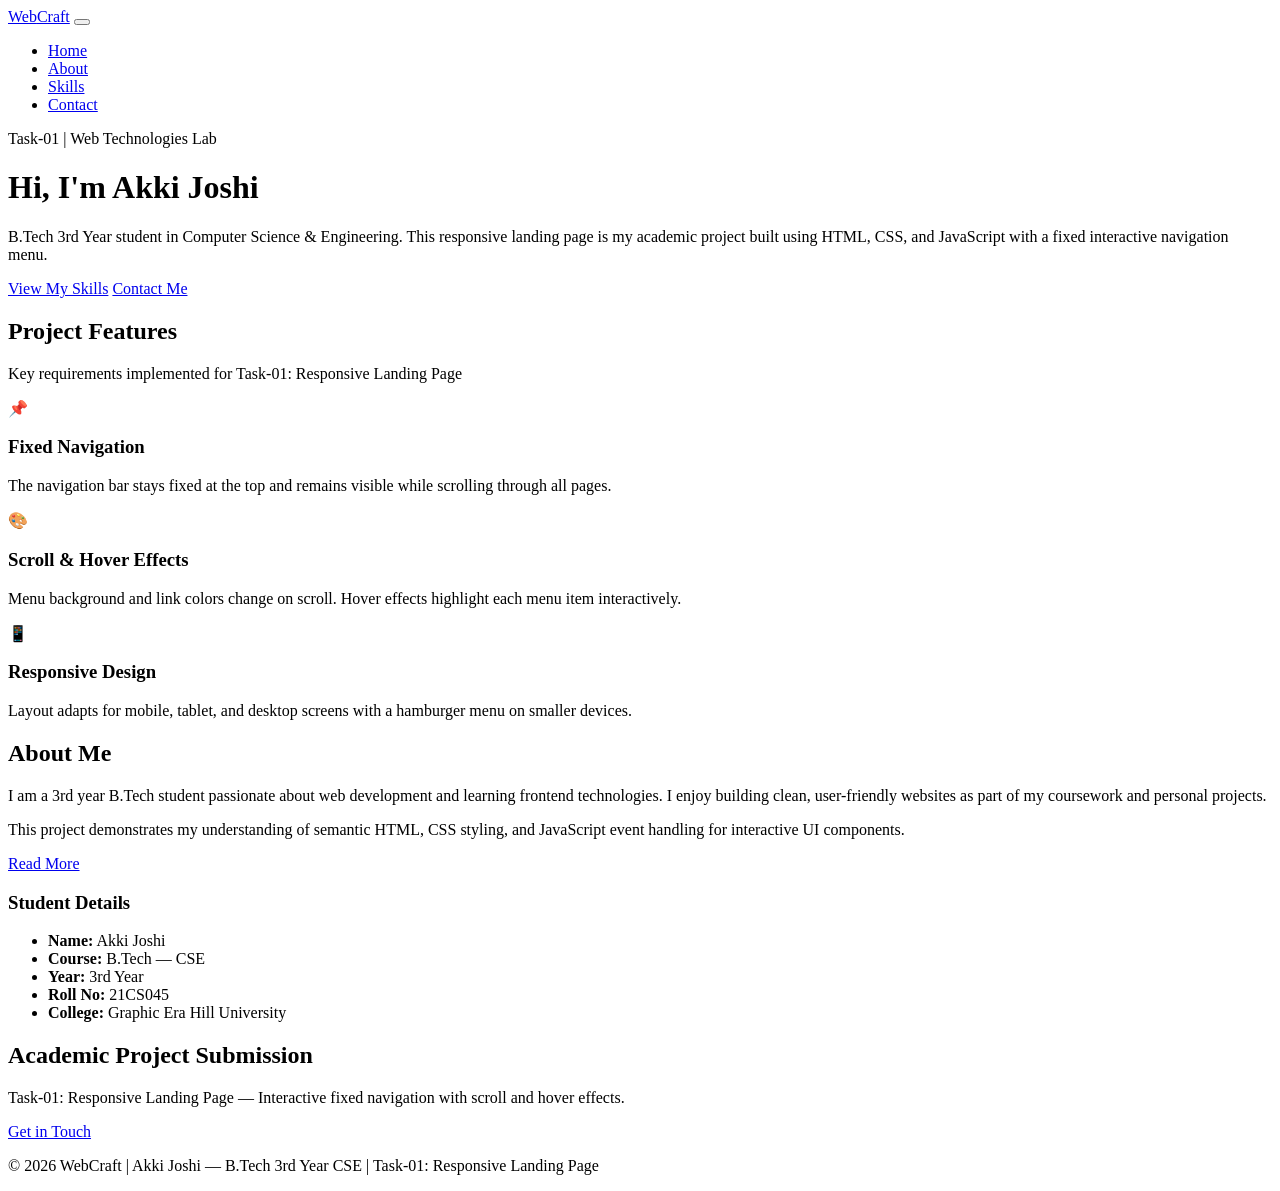
==== index.html @ 5af1acb4 "Add files via upload" ====
<!DOCTYPE html>
<html lang="en">
<head>
  <meta charset="UTF-8">
  <meta name="viewport" content="width=device-width, initial-scale=1.0">
  <title>WebCraft | B.Tech 3rd Year — Responsive Landing Page</title>
  <link rel="stylesheet" href="css/styles.css">
</head>
<body>

  <!-- Fixed Navigation Menu -->
  <nav class="navbar" id="navbar">
    <div class="nav-container">
      <a href="index.html" class="logo">Web<span>Craft</span></a>

      <button class="hamburger" id="hamburger" aria-label="Toggle menu">
        <span></span>
        <span></span>
        <span></span>
      </button>

      <ul class="nav-menu" id="nav-menu">
        <li><a href="index.html" class="nav-link">Home</a></li>
        <li><a href="about.html" class="nav-link">About</a></li>
        <li><a href="skills.html" class="nav-link">Skills</a></li>
        <li><a href="contact.html" class="nav-link">Contact</a></li>
      </ul>
    </div>
  </nav>

  <!-- Hero Section -->
  <header class="hero">
    <div class="container hero-content">
      <p class="hero-badge">Task-01 | Web Technologies Lab</p>
      <h1>Hi, I'm <span>Akki Joshi</span></h1>
      <p>B.Tech 3rd Year student in Computer Science & Engineering. This responsive landing page is my academic project built using HTML, CSS, and JavaScript with a fixed interactive navigation menu.</p>
      <a href="skills.html" class="btn btn-primary">View My Skills</a>
      <a href="contact.html" class="btn btn-outline">Contact Me</a>
    </div>
  </header>

  <!-- Project Features Section -->
  <section class="features" id="features">
    <div class="container">
      <h2 class="section-title">Project Features</h2>
      <p class="section-subtitle">Key requirements implemented for Task-01: Responsive Landing Page</p>

      <div class="features-grid">
        <div class="feature-card">
          <div class="feature-icon">&#128204;</div>
          <h3>Fixed Navigation</h3>
          <p>The navigation bar stays fixed at the top and remains visible while scrolling through all pages.</p>
        </div>
        <div class="feature-card">
          <div class="feature-icon">&#127912;</div>
          <h3>Scroll & Hover Effects</h3>
          <p>Menu background and link colors change on scroll. Hover effects highlight each menu item interactively.</p>
        </div>
        <div class="feature-card">
          <div class="feature-icon">&#128241;</div>
          <h3>Responsive Design</h3>
          <p>Layout adapts for mobile, tablet, and desktop screens with a hamburger menu on smaller devices.</p>
        </div>
      </div>
    </div>
  </section>

  <!-- About Preview -->
  <section class="about-section">
    <div class="container about-preview">
      <div>
        <h2>About Me</h2>
        <p>I am a 3rd year B.Tech student passionate about web development and learning frontend technologies. I enjoy building clean, user-friendly websites as part of my coursework and personal projects.</p>
        <p>This project demonstrates my understanding of semantic HTML, CSS styling, and JavaScript event handling for interactive UI components.</p>
        <a href="about.html" class="btn btn-primary">Read More</a>
      </div>
      <div class="student-card">
        <h3>Student Details</h3>
        <ul class="info-list">
          <li><strong>Name:</strong> Akki Joshi</li>
          <li><strong>Course:</strong> B.Tech — CSE</li>
          <li><strong>Year:</strong> 3rd Year</li>
          <li><strong>Roll No:</strong> 21CS045</li>
          <li><strong>College:</strong> Graphic Era Hill University</li>
        </ul>
      </div>
    </div>
  </section>

  <!-- Call to Action -->
  <section class="cta">
    <div class="container">
      <h2>Academic Project Submission</h2>
      <p>Task-01: Responsive Landing Page — Interactive fixed navigation with scroll and hover effects.</p>
      <a href="contact.html" class="btn btn-primary">Get in Touch</a>
    </div>
  </section>

  <footer>
    <div class="container">
      <p>&copy; 2026 WebCraft | Akki Joshi — B.Tech 3rd Year CSE | Task-01: Responsive Landing Page</p>
    </div>
  </footer>

  <script src="js/main.js"></script>
</body>
</html>
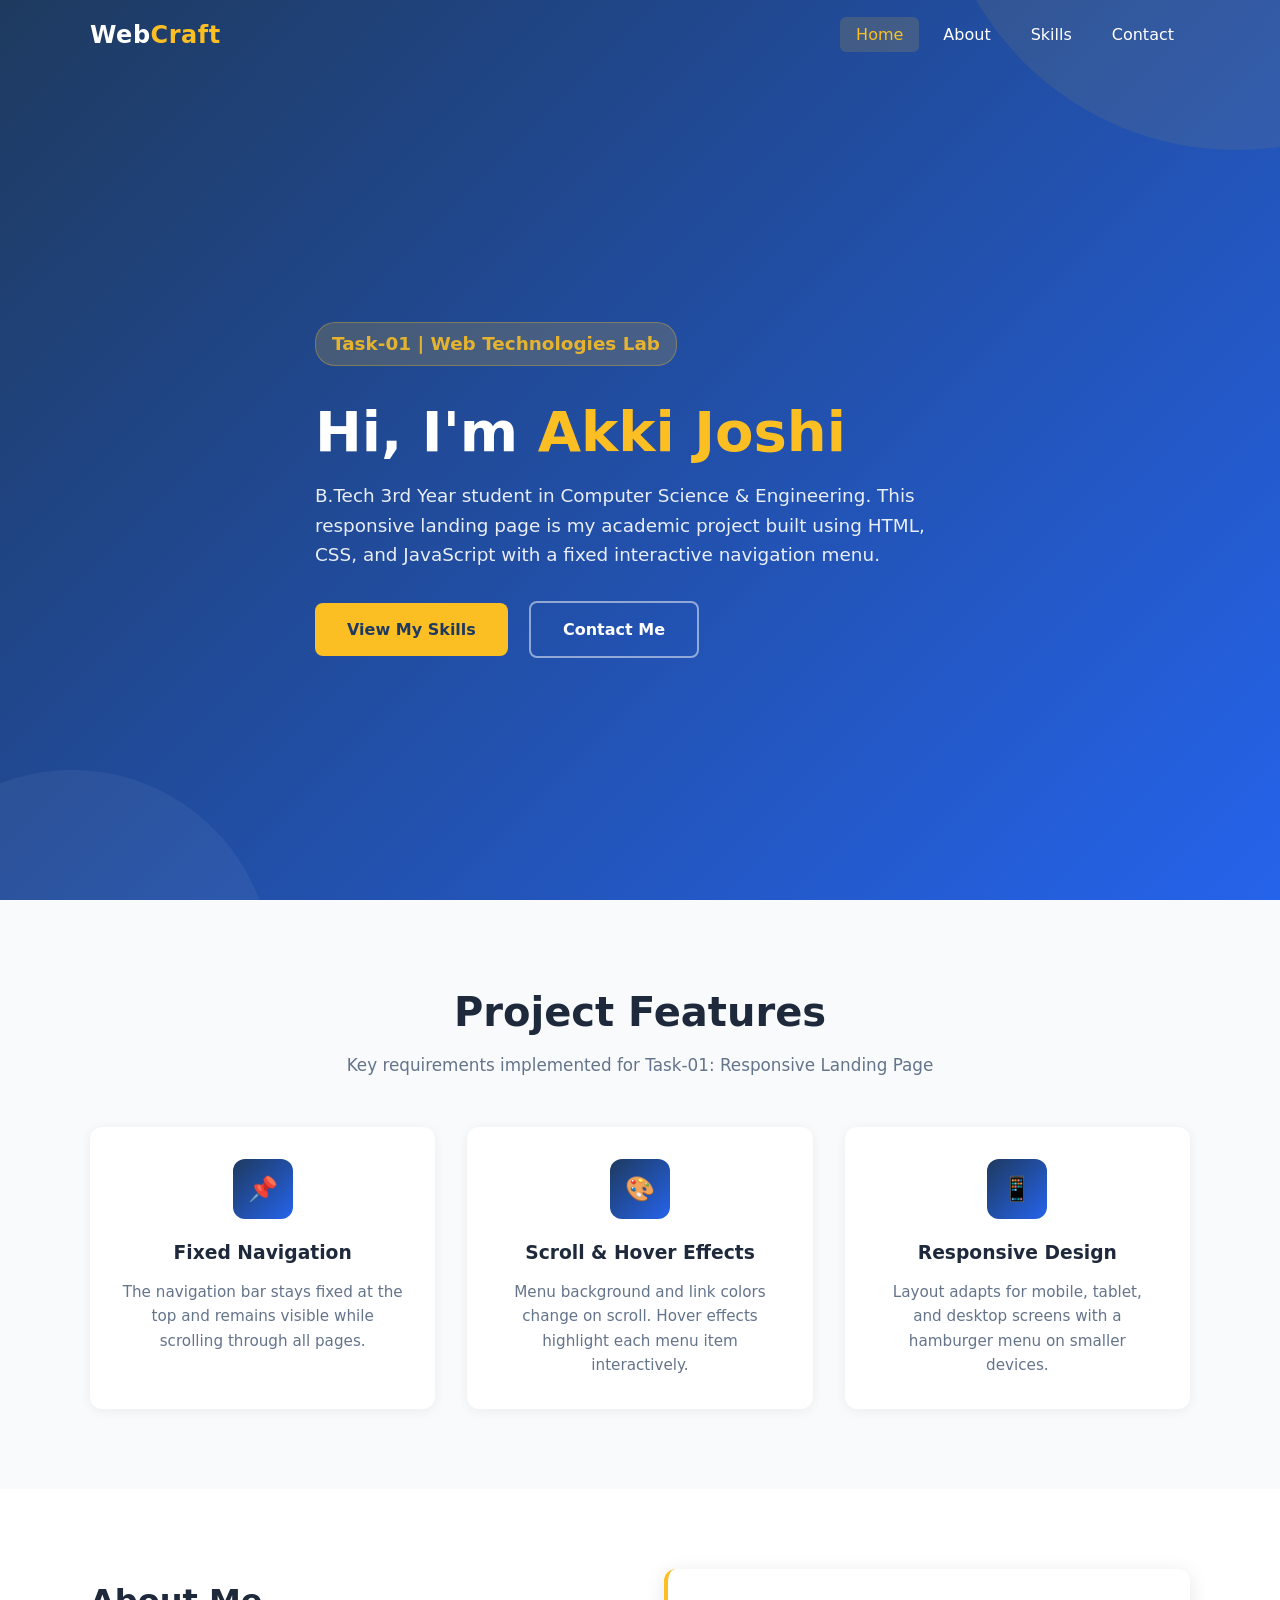
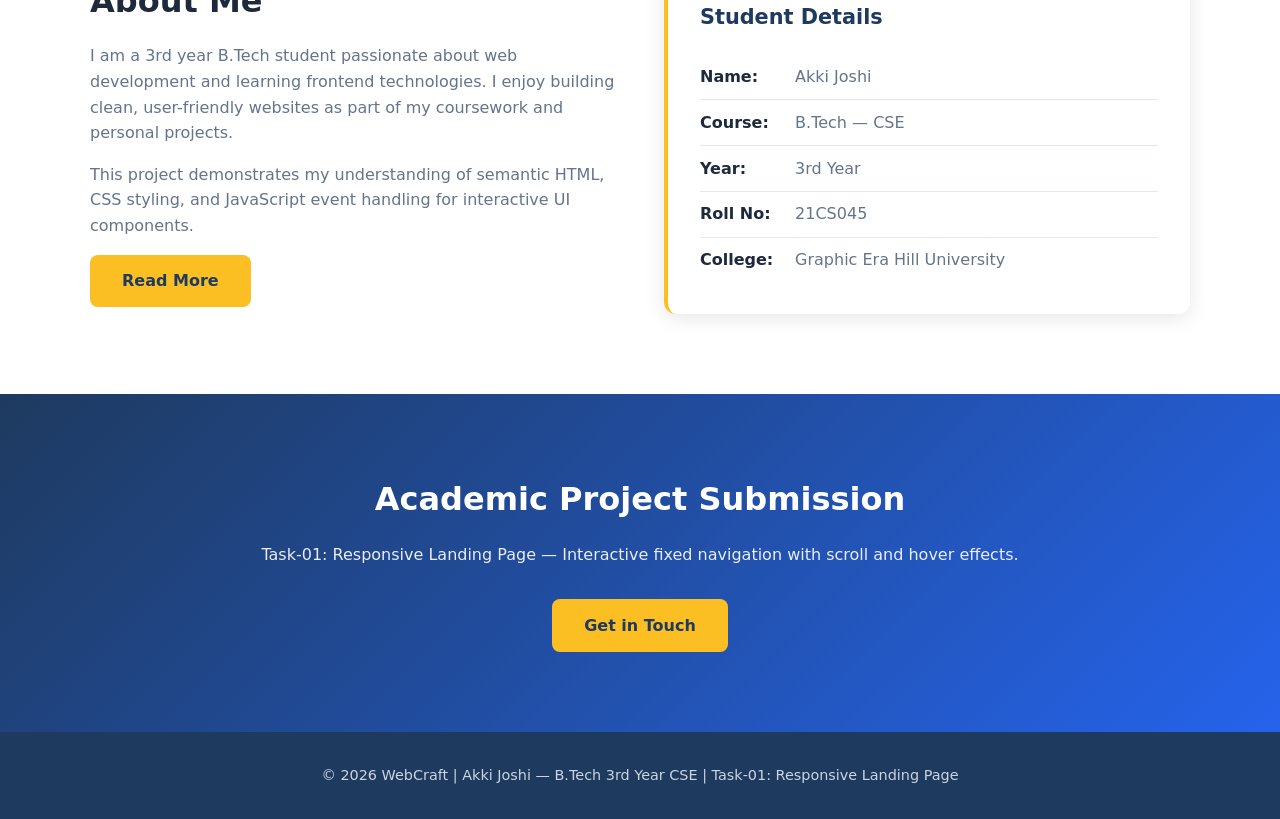
==== commit 0ef1bc42: "Update stylesheet and script paths in index.html" ====
--- a/index.html
+++ b/index.html
@@ -4,7 +4,7 @@
   <meta charset="UTF-8">
   <meta name="viewport" content="width=device-width, initial-scale=1.0">
   <title>WebCraft | B.Tech 3rd Year — Responsive Landing Page</title>
-  <link rel="stylesheet" href="css/styles.css">
+  <link rel="stylesheet" href="styles.css">
 </head>
 <body>
 
@@ -102,6 +102,6 @@
     </div>
   </footer>
 
-  <script src="js/main.js"></script>
+  <script src="main.js"></script>
 </body>
 </html>
--- a/styles.css
+++ b/styles.css
@@ -0,0 +1,550 @@
+/* ===== CSS Variables ===== */
+:root {
+  --nav-bg: transparent;
+  --nav-bg-scrolled: rgba(15, 23, 42, 0.95);
+  --nav-text: #ffffff;
+  --nav-text-hover: #fbbf24;
+  --nav-link-hover-bg: rgba(251, 191, 36, 0.15);
+  --accent: #fbbf24;
+  --primary: #1e3a5f;
+  --primary-light: #2563eb;
+  --text-dark: #1e293b;
+  --text-muted: #64748b;
+  --section-bg: #f8fafc;
+  --shadow: 0 4px 20px rgba(0, 0, 0, 0.1);
+  --transition: 0.3s ease;
+}
+
+/* ===== Reset & Base ===== */
+*,
+*::before,
+*::after {
+  margin: 0;
+  padding: 0;
+  box-sizing: border-box;
+}
+
+html {
+  scroll-behavior: smooth;
+}
+
+body {
+  font-family: "Segoe UI", system-ui, -apple-system, sans-serif;
+  line-height: 1.6;
+  color: var(--text-dark);
+  background: #fff;
+}
+
+a {
+  text-decoration: none;
+  color: inherit;
+}
+
+ul {
+  list-style: none;
+}
+
+img {
+  max-width: 100%;
+  display: block;
+}
+
+.container {
+  width: min(1100px, 92%);
+  margin: 0 auto;
+}
+
+/* ===== Fixed Navigation ===== */
+.navbar {
+  position: fixed;
+  top: 0;
+  left: 0;
+  width: 100%;
+  z-index: 1000;
+  padding: 1rem 0;
+  background: var(--nav-bg);
+  transition: background var(--transition), box-shadow var(--transition), padding var(--transition);
+}
+
+.navbar.scrolled {
+  background: var(--nav-bg-scrolled);
+  box-shadow: var(--shadow);
+  padding: 0.65rem 0;
+  backdrop-filter: blur(10px);
+}
+
+.nav-container {
+  width: min(1100px, 92%);
+  margin: 0 auto;
+  display: flex;
+  align-items: center;
+  justify-content: space-between;
+}
+
+.logo {
+  font-size: 1.5rem;
+  font-weight: 700;
+  color: var(--nav-text);
+  letter-spacing: 0.5px;
+  transition: color var(--transition);
+}
+
+.navbar.scrolled .logo {
+  color: #fff;
+}
+
+.logo span {
+  color: var(--accent);
+}
+
+.nav-menu {
+  display: flex;
+  align-items: center;
+  gap: 0.5rem;
+}
+
+.nav-link {
+  color: var(--nav-text);
+  font-weight: 500;
+  padding: 0.5rem 1rem;
+  border-radius: 6px;
+  transition: color var(--transition), background var(--transition), transform var(--transition);
+}
+
+.nav-link:hover,
+.nav-link.active {
+  color: var(--nav-text-hover);
+  background: var(--nav-link-hover-bg);
+  transform: translateY(-1px);
+}
+
+.navbar.scrolled .nav-link {
+  color: #e2e8f0;
+}
+
+.navbar.scrolled .nav-link:hover,
+.navbar.scrolled .nav-link.active {
+  color: var(--accent);
+  background: rgba(251, 191, 36, 0.12);
+}
+
+/* Hamburger Menu (Mobile) */
+.hamburger {
+  display: none;
+  flex-direction: column;
+  gap: 5px;
+  cursor: pointer;
+  padding: 4px;
+  background: none;
+  border: none;
+}
+
+.hamburger span {
+  display: block;
+  width: 26px;
+  height: 3px;
+  background: var(--nav-text);
+  border-radius: 2px;
+  transition: transform var(--transition), opacity var(--transition);
+}
+
+.hamburger.active span:nth-child(1) {
+  transform: translateY(8px) rotate(45deg);
+}
+
+.hamburger.active span:nth-child(2) {
+  opacity: 0;
+}
+
+.hamburger.active span:nth-child(3) {
+  transform: translateY(-8px) rotate(-45deg);
+}
+
+/* ===== Hero Section ===== */
+.hero {
+  min-height: 100vh;
+  display: flex;
+  align-items: center;
+  background: linear-gradient(135deg, var(--primary) 0%, var(--primary-light) 100%);
+  color: #fff;
+  padding-top: 80px;
+  position: relative;
+  overflow: hidden;
+}
+
+.hero::before {
+  content: "";
+  position: absolute;
+  top: -50%;
+  right: -20%;
+  width: 600px;
+  height: 600px;
+  background: rgba(251, 191, 36, 0.08);
+  border-radius: 50%;
+}
+
+.hero::after {
+  content: "";
+  position: absolute;
+  bottom: -30%;
+  left: -10%;
+  width: 400px;
+  height: 400px;
+  background: rgba(255, 255, 255, 0.05);
+  border-radius: 50%;
+}
+
+.hero-content {
+  position: relative;
+  z-index: 1;
+  max-width: 650px;
+}
+
+.hero-badge {
+  display: inline-block;
+  background: rgba(251, 191, 36, 0.2);
+  color: var(--accent);
+  padding: 0.4rem 1rem;
+  border-radius: 20px;
+  font-size: 0.9rem;
+  font-weight: 600;
+  margin-bottom: 1rem;
+  border: 1px solid rgba(251, 191, 36, 0.35);
+}
+
+.hero h1 {
+  font-size: clamp(2.2rem, 5vw, 3.5rem);
+  line-height: 1.2;
+  margin-bottom: 1rem;
+}
+
+.hero h1 span {
+  color: var(--accent);
+}
+
+.hero p {
+  font-size: 1.15rem;
+  opacity: 0.9;
+  margin-bottom: 2rem;
+}
+
+.btn {
+  display: inline-block;
+  padding: 0.85rem 2rem;
+  border-radius: 8px;
+  font-weight: 600;
+  font-size: 1rem;
+  transition: transform var(--transition), box-shadow var(--transition);
+  cursor: pointer;
+  border: none;
+}
+
+.btn-primary {
+  background: var(--accent);
+  color: var(--primary);
+}
+
+.btn-primary:hover {
+  transform: translateY(-2px);
+  box-shadow: 0 6px 20px rgba(251, 191, 36, 0.4);
+}
+
+.btn-outline {
+  background: transparent;
+  color: #fff;
+  border: 2px solid rgba(255, 255, 255, 0.5);
+  margin-left: 1rem;
+}
+
+.btn-outline:hover {
+  border-color: var(--accent);
+  color: var(--accent);
+  transform: translateY(-2px);
+}
+
+/* ===== Sections ===== */
+section {
+  padding: 5rem 0;
+}
+
+.section-title {
+  text-align: center;
+  font-size: clamp(1.8rem, 4vw, 2.5rem);
+  margin-bottom: 0.5rem;
+  color: var(--text-dark);
+}
+
+.section-subtitle {
+  text-align: center;
+  color: var(--text-muted);
+  margin-bottom: 3rem;
+  font-size: 1.05rem;
+}
+
+/* Features */
+.features {
+  background: var(--section-bg);
+}
+
+.features-grid {
+  display: grid;
+  grid-template-columns: repeat(auto-fit, minmax(280px, 1fr));
+  gap: 2rem;
+}
+
+.feature-card {
+  background: #fff;
+  padding: 2rem;
+  border-radius: 12px;
+  box-shadow: 0 2px 12px rgba(0, 0, 0, 0.06);
+  transition: transform var(--transition), box-shadow var(--transition);
+  text-align: center;
+}
+
+.feature-card:hover {
+  transform: translateY(-5px);
+  box-shadow: var(--shadow);
+}
+
+.feature-icon {
+  width: 60px;
+  height: 60px;
+  background: linear-gradient(135deg, var(--primary), var(--primary-light));
+  border-radius: 12px;
+  display: flex;
+  align-items: center;
+  justify-content: center;
+  margin: 0 auto 1.2rem;
+  font-size: 1.5rem;
+  color: #fff;
+  font-weight: 700;
+}
+
+.feature-card h3 {
+  margin-bottom: 0.75rem;
+  color: var(--text-dark);
+}
+
+.feature-card p {
+  color: var(--text-muted);
+  font-size: 0.95rem;
+}
+
+/* About Preview */
+.about-preview {
+  display: grid;
+  grid-template-columns: 1fr 1fr;
+  gap: 3rem;
+  align-items: center;
+}
+
+.student-card {
+  background: #fff;
+  padding: 2rem;
+  border-radius: 12px;
+  box-shadow: var(--shadow);
+  border-left: 4px solid var(--accent);
+}
+
+.student-card h3 {
+  margin-bottom: 1.25rem;
+  color: var(--primary);
+  font-size: 1.3rem;
+}
+
+.info-list li {
+  padding: 0.6rem 0;
+  border-bottom: 1px solid #e2e8f0;
+  color: var(--text-muted);
+}
+
+.info-list li:last-child {
+  border-bottom: none;
+}
+
+.info-list strong {
+  color: var(--text-dark);
+  display: inline-block;
+  min-width: 90px;
+}
+
+.about-preview h2 {
+  font-size: 2rem;
+  margin-bottom: 1rem;
+}
+
+.about-preview p {
+  color: var(--text-muted);
+  margin-bottom: 1rem;
+}
+
+/* CTA */
+.cta {
+  background: linear-gradient(135deg, var(--primary), var(--primary-light));
+  color: #fff;
+  text-align: center;
+}
+
+.cta h2 {
+  font-size: 2rem;
+  margin-bottom: 1rem;
+}
+
+.cta p {
+  opacity: 0.9;
+  margin-bottom: 2rem;
+}
+
+/* Page Header (for inner pages) */
+.page-header {
+  background: linear-gradient(135deg, var(--primary), var(--primary-light));
+  color: #fff;
+  padding: 8rem 0 4rem;
+  text-align: center;
+}
+
+.page-header h1 {
+  font-size: clamp(2rem, 4vw, 3rem);
+  margin-bottom: 0.5rem;
+}
+
+.page-header p {
+  opacity: 0.85;
+  font-size: 1.1rem;
+}
+
+/* Content sections for inner pages */
+.content-section {
+  padding: 4rem 0;
+}
+
+.content-section:nth-child(even) {
+  background: var(--section-bg);
+}
+
+.content-grid {
+  display: grid;
+  grid-template-columns: repeat(auto-fit, minmax(300px, 1fr));
+  gap: 2rem;
+}
+
+.content-card {
+  background: #fff;
+  padding: 2rem;
+  border-radius: 12px;
+  box-shadow: 0 2px 12px rgba(0, 0, 0, 0.06);
+}
+
+.content-card h3 {
+  margin-bottom: 0.75rem;
+  color: var(--primary);
+}
+
+.content-card p {
+  color: var(--text-muted);
+}
+
+/* Contact Form */
+.contact-form {
+  max-width: 600px;
+  margin: 0 auto;
+}
+
+.form-group {
+  margin-bottom: 1.5rem;
+}
+
+.form-group label {
+  display: block;
+  margin-bottom: 0.5rem;
+  font-weight: 500;
+  color: var(--text-dark);
+}
+
+.form-group input,
+.form-group textarea {
+  width: 100%;
+  padding: 0.85rem 1rem;
+  border: 2px solid #e2e8f0;
+  border-radius: 8px;
+  font-size: 1rem;
+  font-family: inherit;
+  transition: border-color var(--transition);
+}
+
+.form-group input:focus,
+.form-group textarea:focus {
+  outline: none;
+  border-color: var(--primary-light);
+}
+
+.form-group textarea {
+  resize: vertical;
+  min-height: 120px;
+}
+
+/* Footer */
+footer {
+  background: var(--primary);
+  color: #cbd5e1;
+  text-align: center;
+  padding: 2rem 0;
+  font-size: 0.9rem;
+}
+
+/* ===== Responsive ===== */
+@media (max-width: 768px) {
+  .hamburger {
+    display: flex;
+  }
+
+  .nav-menu {
+    position: fixed;
+    top: 0;
+    right: -100%;
+    width: 75%;
+    max-width: 300px;
+    height: 100vh;
+    background: var(--nav-bg-scrolled);
+    flex-direction: column;
+    justify-content: center;
+    gap: 0;
+    transition: right var(--transition);
+    box-shadow: -4px 0 20px rgba(0, 0, 0, 0.2);
+  }
+
+  .nav-menu.active {
+    right: 0;
+  }
+
+  .nav-link {
+    width: 100%;
+    text-align: center;
+    padding: 1rem;
+    font-size: 1.1rem;
+  }
+
+  .about-preview {
+    grid-template-columns: 1fr;
+  }
+
+  .btn-outline {
+    margin-left: 0;
+    margin-top: 1rem;
+  }
+
+  .hero .btn {
+    display: block;
+    text-align: center;
+  }
+}
+
+@media (max-width: 480px) {
+  .hero h1 {
+    font-size: 2rem;
+  }
+
+  section {
+    padding: 3rem 0;
+  }
+}
